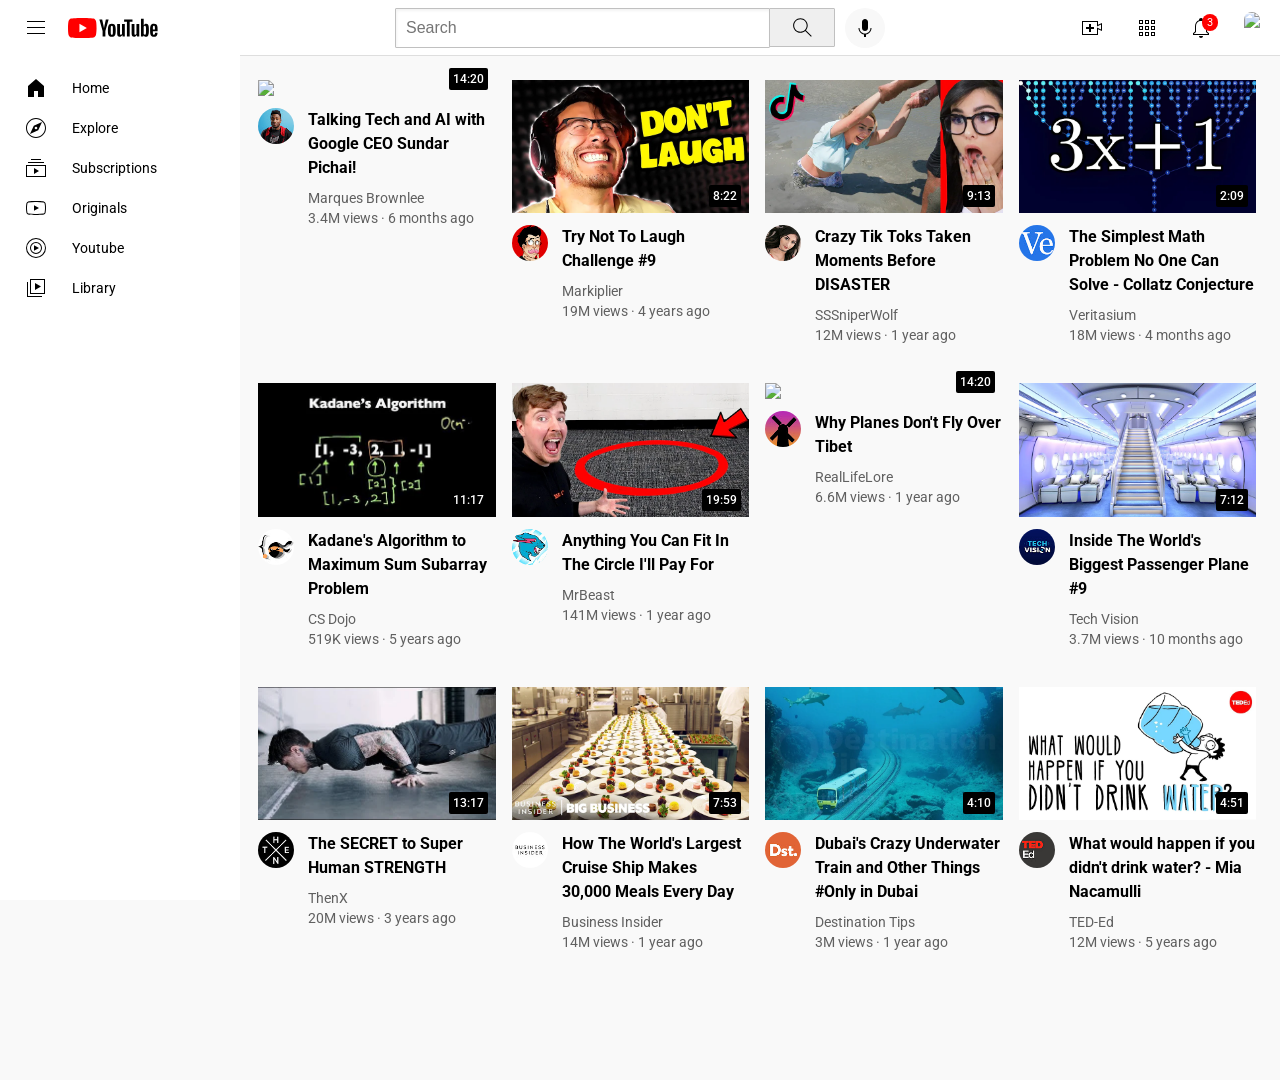
==== index.html @ 2016be87 "Rename youtube.html to index.html" ====
<!DOCTYPE html>
<html>
  <head>
    <title>YouTube.com Clone</title>
    
    <link rel="preconnect" href="https://fonts.googleapis.com">
    <link rel="preconnect" href="https://fonts.gstatic.com" crossorigin>
    <link href="https://fonts.googleapis.com/css2?family=Roboto:ital@0;1&display=swap" rel="stylesheet">
    <link rel="stylesheet" href="Styles/general.css">
    <link rel="stylesheet" href="Styles/header.css">
    <link rel="stylesheet" href="Styles/video.css">
    <link rel="stylesheet" href="Styles/sidebar.css">
  </head>
  <body>

    <header class="header">
    
    <div class="left-section">
      <img class= "hamburger-menu" src="Icons/hamburger-menu.svg">
      <img class="youtube-logo" src="Icons/youtube-logo.svg">
    </div>
    
    <div class="middle-section">
    <input class="search-bar" type="text" placeholder="Search">
    <button class="search-btn">
      <img class="search-icon" src="Icons/search.svg">
      <div class="tooltip">Search</div>
    </button>
    <!-- Put position absulute inside position relative -->
    <button class="voice-search-btn">
      <img class="voice-search-icon" src="Icons/voice-search-icon.svg">
      <div class="tooltip">Search with your voice</div>
    </button>
  </div>

    <div class="right-section">

      <div class="upload-icon-container">
        <img class="upload-icon" src="Icons/upload.svg">
        <div class="tooltip">Create</div>
      </div>
      
      <div class="youtube-icon-container">
      <img class="youtube-apps-icon" src="Icons/youtube-apps.svg">
      <div class="tooltip">YouTube apps</div>  
    </div>
     
      <div class="notifications-icon-container">
      
        <img class="notifications-icon" src="Icons/notifications.svg">
        <div class="notifications-count">3</div>
        <div class="tooltip">Notifications</div>   
        </div>
      <img class="current-user-picture" src="channel-pictures/my-channel.jpeg">     
    </div>
  
  </header>

    <nav class="sidebar">
      <div class="sidebar-link">
        <img src="sidebar-icons/home.svg">
        <div>Home</div>
      </div>
      <div class="sidebar-link">
         <img src="sidebar-icons/explore.svg">
         <div>Explore</div>
      </div>
      <div class="sidebar-link">
         <img src="sidebar-icons/subscriptions.svg">
         <div>Subscriptions</div>
      </div>
      <div class="sidebar-link">
         <img src="sidebar-icons/originals.svg">
         <div>Originals</div>
      </div>
      <div class="sidebar-link">
         <img src="sidebar-icons/youtube-music.svg">
         <div>Youtube</div>
      </div>
      <div class="sidebar-link">
         <img src="sidebar-icons/library.svg">
         <div>Library</div>
      </div>
      
    </nav>
  
  <main>
      <section class="video-grid">
    <div class="video-preview">
      
      <div class="thumbnail-row">
        <a href="https://www.youtube.com/watch?v=n2RNcPRtAiY" target="_blank" class="video-title-link"><img class="thumbnail" src="thumbnail/thumbnail-1.webp"></a>
        <div class="video-info-time">
          14:20
        </div>
      </div>
    
    
    
    <div class="video-info-grid">
        
      <div class="channel-picture">
        <div class="pfp-container">
          <a href="https://youtube.com/c/mkbhd" target="_blank">
          <img class="pfp" src="channel-pictures/channel-1.jpeg">
          </a>
          <div class="channel-tooltip">
          <img class="channel-tooltip-picture" src="channel-pictures/channel-1.jpeg">
          
          <div class="info-row">
            <div class="channel-tooltip-name">Marques Brownlee</div>
            <div class="channel-tooltip-stats">15M subscribers</div>
          </div>

          </div>
        </div>
      </div>

      <div class="video-info">
          <p class="video-title">Talking Tech and AI with Google CEO Sundar Pichai!</p>
          <p class="video-author">Marques Brownlee</p>
          <p class="video-stats">3.4M views &#183; 6 months ago</p>
      </div>
      
    </div>
  </div>

  <div class="video-preview">
    
    <div class="thumbnail-row">
      <a href="https://www.youtube.com/watch?v=mP0RAo9SKZk" target="_blank" class="video-title-link"><img src="Thumbnail/thumbnail-2.webp" class="thumbnail"></a>
         <div class="video-info-time">
          8:22
        </div>
      </div>

    <div class="video-info-grid">
      
      <div class="channel-picture">
        <div class="pfp-container">
        <a href="https://youtube.com/c/mkbhd" target="_blank">  
        <img src="channel-pictures/channel-2.jpeg" class="pfp">
        </a>
        <div class="channel-tooltip">
          <img class="channel-tooltip-picture" src="channel-pictures/channel-2.jpeg">
          
          <div class="info-row">
            <div class="channel-tooltip-name">Markiplier</div>
            <div class="channel-tooltip-stats">30M subscribers</div>
          </div>

          </div>
        </div>
      </div>

      <div class="video-info">
        <p class="video-title">Try Not To Laugh Challenge #9</p>
        <p class="video-author">Markiplier</p>
        <p class="video-stats">19M views &#183; 4 years ago</p>
      </div>

    </div>

  </div>
  
  <div class="video-preview">
    
    <div class="thumbnail-row">
      <a href="https://www.youtube.com/watch?v=FgjPQQeTh1w" target="_blank" class="video-title-link"><img src="Thumbnail/thumbnail-3.webp" class="thumbnail"></a>
         <div class="video-info-time">
          9:13
        </div>
      </div>

    <div class="video-info-grid">
      
      <div class="channel-picture">
        <div class="pfp-container">
        <a href="https://www.youtube.com/user/SSSniperWolf" target="_blank" class="video-title-link">
        <img src="channel-pictures/channel-3.jpeg" class="pfp">
        </a>
        <div class="channel-tooltip">
        <img class="channel-tooltip-picture" src="channel-pictures/channel-3.jpeg"> 
        
        <div class="info-row">
          <div class="channel-tooltip-name">
            SSSniperWolf
          </div>
          <div class="channel-tooltip-stats">
            31M subscribers
          </div>
        </div>

        </div>
        </div>
      </div>

      <div class="video-info">
        <p class="video-title">Crazy Tik Toks Taken Moments Before DISASTER</p>
        <p class="video-author">SSSniperWolf</p>
        <p class="video-stats">12M views &#183; 1 year ago</p>
      </div>

    </div>
    

  </div>
  
  <div class="video-preview">
    
    <div class="thumbnail-row">
      <a href="https://www.youtube.com/watch?v=094y1Z2wpJg" target="_blank" class="video-title-link"><img src="Thumbnail/thumbnail-4.webp" class="thumbnail"></a>
         <div class="video-info-time">
          2:09
        </div>
      </div>

    <div class="video-info-grid">
      
      <div class="channel-picture">
        <div class="pfp-container">
        <a href="https://www.youtube.com/c/veritasium" target="_blank" class="video-title-link">
        <img src="channel-pictures/channel-4.jpeg" class="pfp">
        </a>
        <div class="channel-tooltip">
          <img class="channel-tooltip-picture" src="channel-pictures/channel-4.jpeg">
          
          <div class="info-row">
            <div class="channel-tooltip-name">
              veritasium
            </div>

            <div class="channel-tooltip-stats">
              11.5M subscribers
            </div>

          </div>

        </div>
        </div>
      </div>

      <div class="video-info">
        <p class="video-title">The Simplest Math Problem No One Can Solve - Collatz Conjecture</p>
        <p class="video-author">Veritasium</p>
        <p class="video-stats">18M views &#183;  4 months ago</p>
      </div>

    </div>

  </div>
  
  <div class="video-preview">
    
    <div class="thumbnail-row">
      <a href="https://www.youtube.com/watch?v=86CQq3pKSUw" target="_blank" class="video-title-link"><img src="Thumbnail/thumbnail-5.webp" class="thumbnail"></a>
         <div class="video-info-time">
          11:17
        </div>
      </div>

    <div class="video-info-grid">
      
      <div class="channel-picture">
      <div class="pfp-container">
      <a href="https://www.youtube.com/watch?v=86CQq3pKSUw" target="_blank" class="video-title-link">
      <img src="channel-pictures/channel-5.jpeg" class="pfp">
      </a>
      <div class="channel-tooltip">
        <img src="channel-pictures/channel-5.jpeg" class="channel-tooltip-picture">
        
        <div class="info-row">
          <div class="channel-tooltip-name">
          CS Dojo
          </div>
          <div class="channel-tooltip-stats">
          1.79M subscribers
          </div>
    
        </div>
      </div>
      </div>
      </div>

      <div class="video-info">
        <p class="video-title">Kadane's Algorithm to Maximum Sum Subarray Problem</p>
        <p class="video-author">CS Dojo</p>
        <p class="video-stats">519K views &#183; 5 years ago</p>
      </div>

    </div>

  </div>

   <div class="video-preview">
    
    <div class="thumbnail-row">
      <a href="https://www.youtube.com/watch?v=yXWw0_UfSFg" target="_blank" class="video-title-link"><img src="Thumbnail/thumbnail-6 (1).webp" class="thumbnail"></a>
         <div class="video-info-time">
          19:59
        </div>
      </div>

    <div class="video-info-grid">
      
      <div class="channel-picture">
      <div class="pfp-container">
      <a href="https://www.youtube.com/channel/UCX6OQ3DkcsbYNE6H8uQQuVA" target="_blank" class="video-title-link">
      <img src="channel-pictures/channel-6.jpeg" class="pfp">
      </a>
      <div class="channel-tooltip">
        <img src="channel-pictures/channel-6.jpeg" class="channel-tooltip-picture">
        
        <div class="info-row">
          <div class="channel-tooltip-name">
          MrBeast
          </div>
          <div class="channel-tooltip-stats">
          90.6M subscribers
          </div>
    
        </div>
      </div>
      </div>
      </div>

      <div class="video-info">
        <p class="video-title">Anything You Can Fit In The Circle I'll Pay For</p>
        <p class="video-author">MrBeast</p>
        <p class="video-stats">141M views &#183; 1 year ago</p>
      </div>

    </div>
  </div>
  <div class="video-preview">
      
      <div class="thumbnail-row">
        <a href="https://www.youtube.com/watch?v=n2RNcPRtAiY" target="_blank" class="video-title-link"><img class="thumbnail" src="thumbnail/thumbnail-7.webp"></a>
        <div class="video-info-time">
          14:20
        </div>
      </div>
    
    
    
    <div class="video-info-grid">
        
      <div class="channel-picture">
        <div class="pfp-container">
          <a href="https://youtube.com/c/mkbhd" target="_blank">
          <img class="pfp" src="channel-pictures/channel-7.jpeg">
          </a>
          <div class="channel-tooltip">
          <img class="channel-tooltip-picture" src="channel-pictures/channel-7.jpeg">
          
          <div class="info-row">
            <div class="channel-tooltip-name">RealLifeLore</div>
            <div class="channel-tooltip-stats">7.93M subscribers</div>
          </div>

          </div>
        </div>
      </div>

      <div class="video-info">
          <p class="video-title">Why Planes Don't Fly Over Tibet</p>
          <p class="video-author">RealLifeLore</p>
          <p class="video-stats">6.6M views &#183; 1 year ago</p>
      </div>
      
    </div>
  </div>

  <div class="video-preview">
    
    <div class="thumbnail-row">
      <a href="https://www.youtube.com/watch?v=mP0RAo9SKZk" target="_blank" class="video-title-link"><img src="Thumbnail/thumbnail-8.webp" class="thumbnail"></a>
         <div class="video-info-time">
          7:12
        </div>
      </div>

    <div class="video-info-grid">
      
      <div class="channel-picture">
        <div class="pfp-container">
        <a href="https://youtube.com/c/mkbhd" target="_blank">  
        <img src="channel-pictures/channel-8.jpeg" class="pfp">
        </a>
        <div class="channel-tooltip">
          <img class="channel-tooltip-picture" src="channel-pictures/channel-8.jpeg">
          
          <div class="info-row">
            <div class="channel-tooltip-name">Tech Vision</div>
            <div class="channel-tooltip-stats">843K subscribers</div>
          </div>

          </div>
        </div>
      </div>

      <div class="video-info">
        <p class="video-title">Inside The World's Biggest Passenger Plane #9</p>
        <p class="video-author">Tech Vision</p>
        <p class="video-stats">3.7M views &#183; 10 months ago</p>
      </div>

    </div>

  </div>
  
  <div class="video-preview">
    
    <div class="thumbnail-row">
      <a href="https://www.youtube.com/watch?v=FgjPQQeTh1w" target="_blank" class="video-title-link"><img src="Thumbnail/thumbnail-9.webp" class="thumbnail"></a>
         <div class="video-info-time">
          13:17
        </div>
      </div>

    <div class="video-info-grid">
      
      <div class="channel-picture">
        <div class="pfp-container">
        <a href="https://www.youtube.com/user/SSSniperWolf" target="_blank" class="video-title-link">
        <img src="channel-pictures/channel-9.jpeg" class="pfp">
        </a>
        <div class="channel-tooltip">
        <img class="channel-tooltip-picture" src="channel-pictures/channel-9.jpeg"> 
        
        <div class="info-row">
          <div class="channel-tooltip-name">
            ThenX
          </div>
          <div class="channel-tooltip-stats">
            7.83M subscribers
          </div>
        </div>

        </div>
        </div>
      </div>

      <div class="video-info">
        <p class="video-title">The SECRET to Super Human STRENGTH</p>
        <p class="video-author">ThenX</p>
        <p class="video-stats">20M views &#183; 3 years ago</p>
      </div>

    </div>
    

  </div>
  
  <div class="video-preview">
    
    <div class="thumbnail-row">
      <a href="https://www.youtube.com/watch?v=094y1Z2wpJg" target="_blank" class="video-title-link"><img src="Thumbnail/thumbnail-10.webp" class="thumbnail"></a>
         <div class="video-info-time">
          7:53
        </div>
      </div>

    <div class="video-info-grid">
      
      <div class="channel-picture">
        <div class="pfp-container">
        <a href="https://www.youtube.com/c/veritasium" target="_blank" class="video-title-link">
        <img src="channel-pictures/channel-10.jpeg" class="pfp">
        </a>
        <div class="channel-tooltip">
          <img class="channel-tooltip-picture" src="channel-pictures/channel-10.jpeg">
          
          <div class="info-row">
            <div class="channel-tooltip-name">
              Business Insider
            </div>

            <div class="channel-tooltip-stats">
              10.5M subscribers
            </div>

          </div>

        </div>
        </div>
      </div>

      <div class="video-info">
        <p class="video-title">How The World's Largest Cruise Ship Makes 30,000 Meals Every Day</p>
        <p class="video-author">Business Insider</p>
        <p class="video-stats">14M views &#183;  1 year ago</p>
      </div>

    </div>

  </div>
  
  <div class="video-preview">
    
    <div class="thumbnail-row">
      <a href="https://www.youtube.com/watch?v=86CQq3pKSUw" target="_blank" class="video-title-link"><img src="Thumbnail/thumbnail-11.webp" class="thumbnail"></a>
         <div class="video-info-time">
          4:10
        </div>
      </div>

    <div class="video-info-grid">
      
      <div class="channel-picture">
      <div class="pfp-container">
      <a href="https://www.youtube.com/watch?v=86CQq3pKSUw" target="_blank" class="video-title-link">
      <img src="channel-pictures/channel-11.jpeg" class="pfp">
      </a>
      <div class="channel-tooltip">
        <img src="channel-pictures/channel-11.jpeg" class="channel-tooltip-picture">
        
        <div class="info-row">
          <div class="channel-tooltip-name">
          Destination Tips
          </div>
          <div class="channel-tooltip-stats">
          281K subscribers
          </div>
    
        </div>
      </div>
      </div>
      </div>

      <div class="video-info">
        <p class="video-title">Dubai's Crazy Underwater Train and Other Things #Only in Dubai</p>
        <p class="video-author">Destination Tips</p>
        <p class="video-stats">3M views &#183; 1 year ago</p>
      </div>

    </div>

  </div>

   <div class="video-preview">
    
    <div class="thumbnail-row">
      <a href="https://www.youtube.com/watch?v=yXWw0_UfSFg" target="_blank" class="video-title-link"><img src="Thumbnail/thumbnail-12.webp" class="thumbnail"></a>
         <div class="video-info-time">
          4:51
        </div>
      </div>

    <div class="video-info-grid">
      
      <div class="channel-picture">
      <div class="pfp-container">
      <a href="https://www.youtube.com/channel/UCX6OQ3DkcsbYNE6H8uQQuVA" target="_blank" class="video-title-link">
      <img src="channel-pictures/channel-12.jpeg" class="pfp">
      </a>
      <div class="channel-tooltip">
        <img src="channel-pictures/channel-12.jpeg" class="channel-tooltip-picture">
        
        <div class="info-row">
          <div class="channel-tooltip-name">
          TED-Ed
          </div>
          <div class="channel-tooltip-stats">
          22.8M subscribers
          </div>
    
        </div>
      </div>
      </div>
      </div>

      <div class="video-info">
        <p class="video-title">What would happen if you didn't drink water? - Mia Nacamulli</p>
        <p class="video-author">TED-Ed</p>
        <p class="video-stats">12M views &#183; 5 years ago</p>
      </div>

    </div>

  </div>
  </section>
  </main>
    

    

  </body>
  </html>
---- Styles/general.css ----
p {
  margin-top: 0;
  margin-bottom: 0;
}

body {
  /* This style below will be inherited */
  margin: 0;
  height: 1000px;
  padding-top: 80px;
  padding-left: 90px;
  padding-right: 24px;
  background-color: #F9F9F9;
  font-family: Roboto, Arial;
}

@media (min-width: 1200.1px) {
  body {
    margin-left: 168px;
  }
}
---- Styles/header.css ----
.header {
  z-index: 100;
  height: 55px;
  display: flex;
  flex-direction: row;
  justify-content: space-between;
  position: fixed;
  top: 0;
  left: 0;
  right: 0;
  background-color: white;
  border-bottom-width: 1px;
  border-bottom-style: solid;
  border-bottom-color: #DEDEDE;
}

.left-section {
  display: flex;
  align-items: center;
  width: 150px;
  
}

.middle-section {
  display: flex;
  align-items: center;
  flex: 1;
  margin-left: 70px;
  margin-right: 30px;
  max-width: 500px;
}

.right-section {
  flex-shrink: 0;
  margin-right: 20px;
  display: flex;
  flex-direction: row;
  align-items: center;
  width: 180px;
  justify-content: space-between;
}

.hamburger-menu {
  height: 24px;
  margin-left: 24px;
  margin-right: 20px;
  cursor: pointer;
}

.youtube-logo {
  height: 20px;
  cursor: pointer;
}

.search-bar {
  width: 0;
  box-shadow: inset 1px 2px 3px rgba(0, 0, 0, 0.05);
  flex: 1;
  height: 36px;
  margin-left: 10px;
  padding-left: 10px;
  font-size: 16px;
  border: 1px solid rgb(192, 192, 192);
  border-radius: 1px;
}

.search-bar::placeholder {
  font-size: 16px;
}
.search-btn {
  border-color: rgb(192, 192, 192);
  height: 39.5px;
  width: 66px;
  border-width: 1px;
  border-style: solid;
  background-color: #EFEFEF;
  margin-left: -1px;
  margin-right: 10px;
  border-radius: 1px;
  cursor: pointer;
}
.search-bar:focus-visible {
  outline: none;
  border: 1px solid #1c62b9;
}

.search-btn, .voice-search-btn, 
.upload-icon-container, 
.youtube-icon-container, 
.notifications-icon-container {
  position: relative;
  display: flex;
  justify-content: center;
  align-items: center;
}

.search-btn .tooltip, 
.voice-search-btn .tooltip, .upload-icon-container .tooltip, .youtube-icon-container .tooltip, 
.notifications-icon-container .tooltip {
  position: absolute;
  background-color: gray;
  color: white;
  padding-top: 4px;
  padding-bottom: 4px;
  padding-left: 8px;
  padding-right: 8px;
  border-radius: 2px;
  font-size: 12px;
  bottom: -30px;
  opacity: 0;
  transition: opacity 0.15s;
  white-space: nowrap;
}
.search-btn:hover .tooltip, 
.voice-search-btn:hover .tooltip, .upload-icon-container:hover .tooltip, 
.youtube-icon-container:hover .tooltip,
.notifications-icon-container:hover .tooltip {
  opacity: 1;
}
.search-icon {
  height: 25px;
}
.voice-search-btn {
  height: 40px;
  width: 40px;
  border: none;
  border-radius: 40px;
  background-color: rgb(248, 248, 248);
  cursor: pointer;
}

.voice-search-icon {
  height: 24px;
  cursor: pointer;
}

.upload-icon {
  height: 24px;
  cursor: pointer;
}

.youtube-apps-icon {
  height: 24px;
  cursor: pointer;
}

.notifications-icon {
  height: 24px;
  cursor: pointer;
}

.notifications-count {
  position: absolute;
  top: -2px;
  right: -5px;
  background-color: red;
  color: white;
  font-size: 11px;
  padding-left: 5px;
  padding-right: 5px;
  padding-top: 2px;
  padding-bottom: 2px;
  border-radius: 10px;
}

.current-user-picture {
  height: 32px;
  border-radius: 16px;
  cursor: pointer;
}
---- Styles/video.css ----
.video-grid {
      display: grid;
      grid-template-columns: 1fr 1fr 1fr;
      column-gap: 16px;
      row-gap: 40px;
    }

    @media (max-width: 750px) {
      .video-grid {
      grid-template-columns: 1fr 1fr;
      }
    }
    
    @media (min-width: 751px) and (max-width:999px){
      .video-grid {
      grid-template-columns: 1fr 1fr 1fr;
      }
    }

    @media (min-width: 1000px) {
      .video-grid {
      grid-template-columns: 1fr 1fr 1fr 1fr;
      }

    }
  
    .video-title-link {
    text-decoration: none;
    color: black;
  }
    .thumbnail {
      width: 100%;
    }
    
    .thumbnail-row {
      margin-bottom: 8px;
      position: relative;
    }

     .video-info-time {
      font-size: 12px;
      font-weight: 500;
      padding: 4px;
      border-radius: 2px;
      color: white;
      background-color: black;
      position: absolute;
      bottom: 10px;
      right: 8px;
    }
    
    .video-info-grid {
      display: grid;
      grid-template-columns: 50px 1fr;
    }

    .pfp {
      width: 36px;
      border-radius: 50px;
    }

    .video-title {
      margin-top: 0;
      font-size: 14px;
      font-weight: bold;
      line-height: 20px;
      margin-bottom: 10px;
    }

    @media (min-width: 1000px) {
      .video-title {
        font-size: 16px;
        line-height: 24px;
      }
    }

    .video-author, .video-stats {
      color: rgb(96, 96, 96);
      font-size: 12px;
    }
    
    @media (min-width: 1000px) {
      .video-author, .video-stats {
        font-size: 14px;
      }
    }
    
    .video-author {
      margin-bottom: 4px;
    }
    
    .pfp-container {
     position: relative;
     display: inline-block;
    }

    .pfp-container:hover .channel-tooltip {
      opacity: 1;
    }

    .channel-tooltip {
      position: absolute;
      display: flex;
      align-items: center;
      padding-top: 12px;
      padding-bottom: 12px;
      padding-left: 10px;
      padding-right: 10px;
      width: 200px;
      border-radius: 4px;
      box-shadow: 2px 3px 10px rgba(0, 0, 0, 0.3);
      z-index: 300;
      top: 45px;
      background-color: white;
      opacity: 0;
      pointer-events: none;
      transition: opacity 0.15s;
    }

    .channel-tooltip-picture {
      width: 50px;
      height: 50px;
      border-radius: 25px;
      margin-left: 4px;
      margin-right: 12px;
    }
    
    
    .info-row {
      margin-right: 4px;
    }

    .channel-tooltip-name {
      margin-bottom: 5px;
      font-weight: bold;
      font-size: 15px;
    }

    .channel-tooltip-stats {
      font-size: 13px;
      color: gray;
    }
---- Styles/sidebar.css ----
@media (max-width: 1200px) {
.sidebar {
  position: fixed;
  left: 0;
  bottom: 0;
  top: 55px;
  background-color: white;
  width: 72px;
  z-index: 200;
  padding-top: 4px;
}

.sidebar-link {
  height: 74px;
  display: flex;
  justify-content: center;
  align-items: center;
  flex-direction: column;
  cursor: pointer;
}

.sidebar-link:hover {
  background-color: lightgray;
}

.sidebar-link img {
  height: 24px;
  margin-bottom: 4px;
}

.sidebar-link div {
  font-size: 10px;

}
}

@media (min-width: 1200.1px) {
  .sidebar {
   position: fixed;
   left: 0;
   bottom: 0;
   top: 55px;
   background-color: white;
   width: 240px;
   padding-top: 13px;
   z-index: 200;
  }
  .sidebar-link {
    display: flex;
    align-items: center;
    padding: 8px 24px;
    cursor: pointer;
  }
  .sidebar-link:hover {
  background-color: lightgray;
  }
  
  .sidebar-link img {
  height: 24px;
  margin-right: 24px;
}
.sidebar-link div {
  font-size: 14px;
}

}
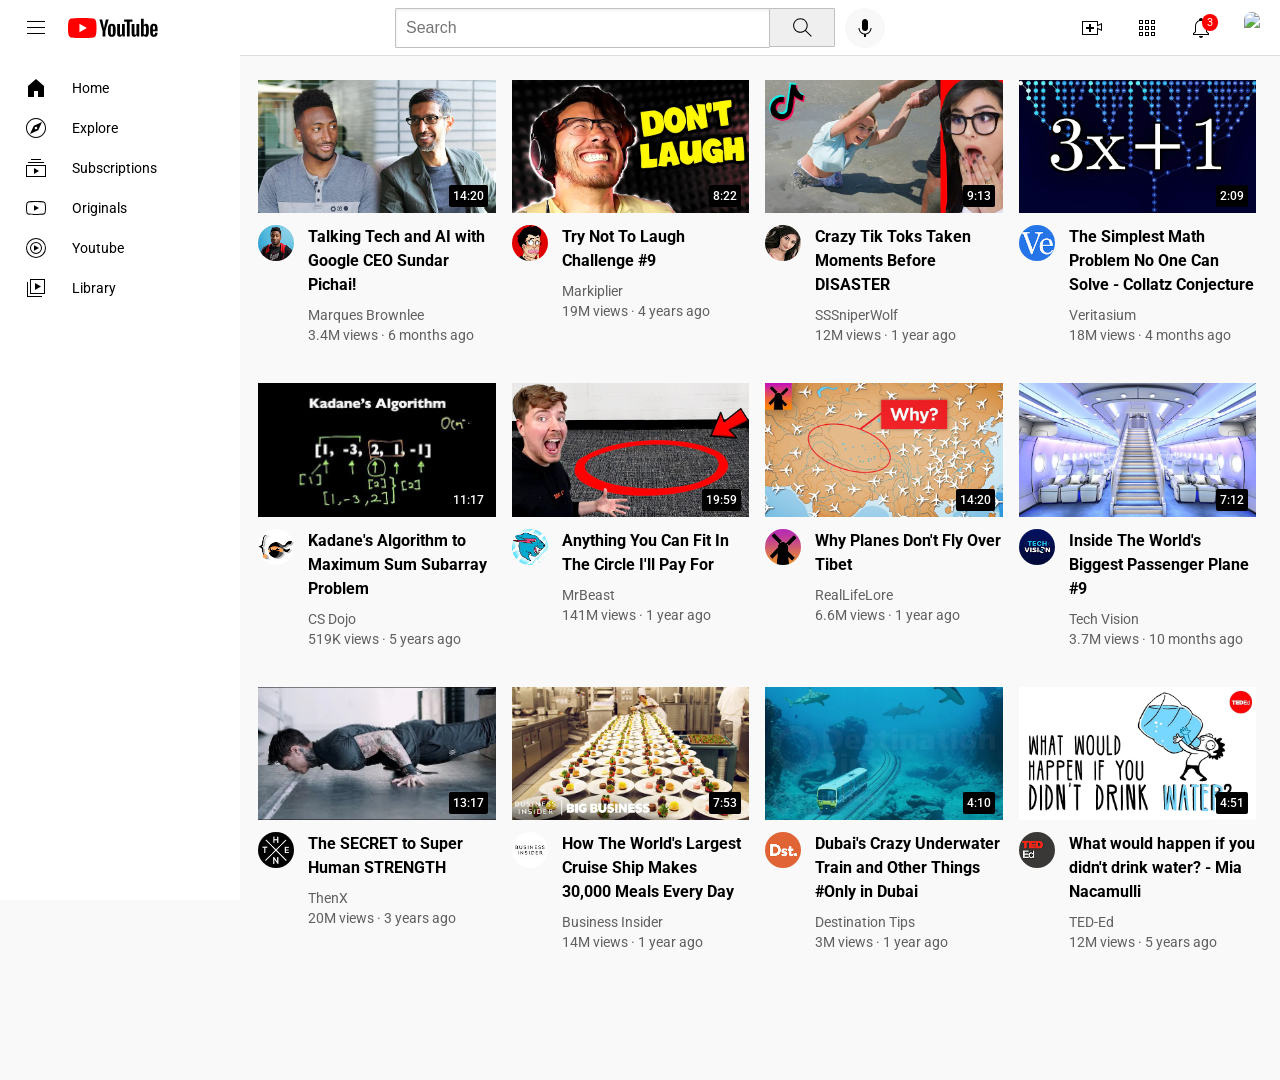
==== commit 8f7b81dd: "Update print statement from 'Hello' to 'Goodbye'" ====
--- a/index.html
+++ b/index.html
@@ -89,7 +89,7 @@
     <div class="video-preview">
       
       <div class="thumbnail-row">
-        <a href="https://www.youtube.com/watch?v=n2RNcPRtAiY" target="_blank" class="video-title-link"><img class="thumbnail" src="thumbnail/thumbnail-1.webp"></a>
+        <a href="https://www.youtube.com/watch?v=n2RNcPRtAiY" target="_blank" class="video-title-link"><img class="thumbnail" src="Thumbnail/thumbnail-1.webp"></a>
         <div class="video-info-time">
           14:20
         </div>
@@ -335,7 +335,7 @@
   <div class="video-preview">
       
       <div class="thumbnail-row">
-        <a href="https://www.youtube.com/watch?v=n2RNcPRtAiY" target="_blank" class="video-title-link"><img class="thumbnail" src="thumbnail/thumbnail-7.webp"></a>
+        <a href="https://www.youtube.com/watch?v=n2RNcPRtAiY" target="_blank" class="video-title-link"><img class="thumbnail" src="Thumbnail/thumbnail-7.webp"></a>
         <div class="video-info-time">
           14:20
         </div>
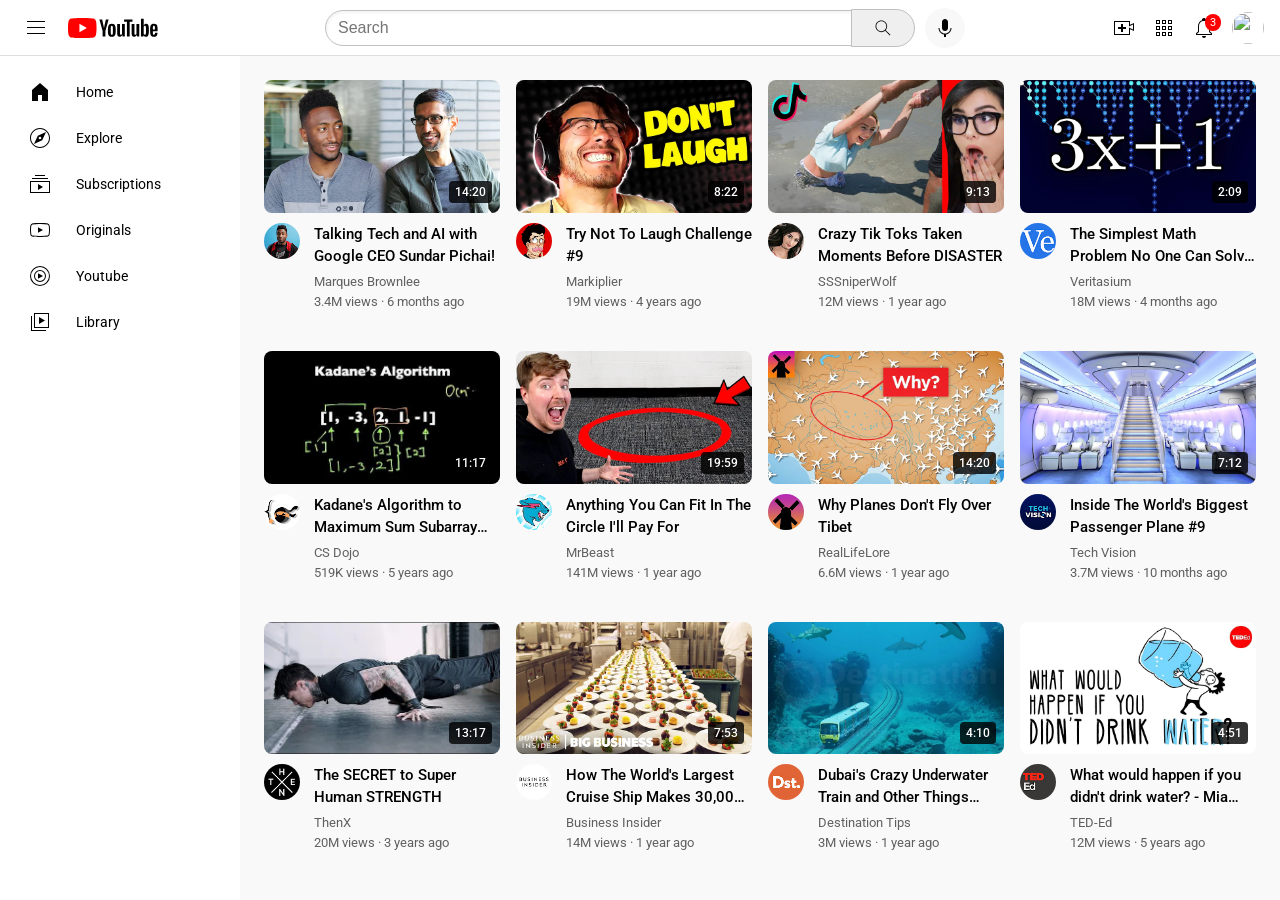
==== commit 1db96a6e: "Rename index1.html to index.html" ====
--- a/index.html
+++ b/index.html
@@ -1,589 +1,398 @@
-<!DOCTYPE html>
-<html>
-  <head>
-    <title>YouTube.com Clone</title>
-    
-    <link rel="preconnect" href="https://fonts.googleapis.com">
-    <link rel="preconnect" href="https://fonts.gstatic.com" crossorigin>
-    <link href="https://fonts.googleapis.com/css2?family=Roboto:ital@0;1&display=swap" rel="stylesheet">
-    <link rel="stylesheet" href="Styles/general.css">
-    <link rel="stylesheet" href="Styles/header.css">
-    <link rel="stylesheet" href="Styles/video.css">
-    <link rel="stylesheet" href="Styles/sidebar.css">
-  </head>
-  <body>
-
-    <header class="header">
-    
-    <div class="left-section">
-      <img class= "hamburger-menu" src="Icons/hamburger-menu.svg">
-      <img class="youtube-logo" src="Icons/youtube-logo.svg">
-    </div>
-    
-    <div class="middle-section">
-    <input class="search-bar" type="text" placeholder="Search">
-    <button class="search-btn">
-      <img class="search-icon" src="Icons/search.svg">
-      <div class="tooltip">Search</div>
-    </button>
-    <!-- Put position absulute inside position relative -->
-    <button class="voice-search-btn">
-      <img class="voice-search-icon" src="Icons/voice-search-icon.svg">
-      <div class="tooltip">Search with your voice</div>
-    </button>
-  </div>
-
-    <div class="right-section">
-
-      <div class="upload-icon-container">
-        <img class="upload-icon" src="Icons/upload.svg">
-        <div class="tooltip">Create</div>
-      </div>
-      
-      <div class="youtube-icon-container">
-      <img class="youtube-apps-icon" src="Icons/youtube-apps.svg">
-      <div class="tooltip">YouTube apps</div>  
-    </div>
-     
-      <div class="notifications-icon-container">
-      
-        <img class="notifications-icon" src="Icons/notifications.svg">
-        <div class="notifications-count">3</div>
-        <div class="tooltip">Notifications</div>   
-        </div>
-      <img class="current-user-picture" src="channel-pictures/my-channel.jpeg">     
-    </div>
-  
-  </header>
-
-    <nav class="sidebar">
-      <div class="sidebar-link">
-        <img src="sidebar-icons/home.svg">
-        <div>Home</div>
-      </div>
-      <div class="sidebar-link">
-         <img src="sidebar-icons/explore.svg">
-         <div>Explore</div>
-      </div>
-      <div class="sidebar-link">
-         <img src="sidebar-icons/subscriptions.svg">
-         <div>Subscriptions</div>
-      </div>
-      <div class="sidebar-link">
-         <img src="sidebar-icons/originals.svg">
-         <div>Originals</div>
-      </div>
-      <div class="sidebar-link">
-         <img src="sidebar-icons/youtube-music.svg">
-         <div>Youtube</div>
-      </div>
-      <div class="sidebar-link">
-         <img src="sidebar-icons/library.svg">
-         <div>Library</div>
-      </div>
-      
-    </nav>
-  
-  <main>
-      <section class="video-grid">
-    <div class="video-preview">
-      
-      <div class="thumbnail-row">
-        <a href="https://www.youtube.com/watch?v=n2RNcPRtAiY" target="_blank" class="video-title-link"><img class="thumbnail" src="Thumbnail/thumbnail-1.webp"></a>
-        <div class="video-info-time">
-          14:20
-        </div>
-      </div>
-    
-    
-    
-    <div class="video-info-grid">
-        
-      <div class="channel-picture">
-        <div class="pfp-container">
-          <a href="https://youtube.com/c/mkbhd" target="_blank">
-          <img class="pfp" src="channel-pictures/channel-1.jpeg">
-          </a>
-          <div class="channel-tooltip">
-          <img class="channel-tooltip-picture" src="channel-pictures/channel-1.jpeg">
-          
-          <div class="info-row">
-            <div class="channel-tooltip-name">Marques Brownlee</div>
-            <div class="channel-tooltip-stats">15M subscribers</div>
-          </div>
-
-          </div>
-        </div>
-      </div>
-
-      <div class="video-info">
-          <p class="video-title">Talking Tech and AI with Google CEO Sundar Pichai!</p>
-          <p class="video-author">Marques Brownlee</p>
-          <p class="video-stats">3.4M views &#183; 6 months ago</p>
-      </div>
-      
-    </div>
-  </div>
-
-  <div class="video-preview">
-    
-    <div class="thumbnail-row">
-      <a href="https://www.youtube.com/watch?v=mP0RAo9SKZk" target="_blank" class="video-title-link"><img src="Thumbnail/thumbnail-2.webp" class="thumbnail"></a>
-         <div class="video-info-time">
-          8:22
-        </div>
-      </div>
-
-    <div class="video-info-grid">
-      
-      <div class="channel-picture">
-        <div class="pfp-container">
-        <a href="https://youtube.com/c/mkbhd" target="_blank">  
-        <img src="channel-pictures/channel-2.jpeg" class="pfp">
-        </a>
-        <div class="channel-tooltip">
-          <img class="channel-tooltip-picture" src="channel-pictures/channel-2.jpeg">
-          
-          <div class="info-row">
-            <div class="channel-tooltip-name">Markiplier</div>
-            <div class="channel-tooltip-stats">30M subscribers</div>
-          </div>
-
-          </div>
-        </div>
-      </div>
-
-      <div class="video-info">
-        <p class="video-title">Try Not To Laugh Challenge #9</p>
-        <p class="video-author">Markiplier</p>
-        <p class="video-stats">19M views &#183; 4 years ago</p>
-      </div>
-
-    </div>
-
-  </div>
-  
-  <div class="video-preview">
-    
-    <div class="thumbnail-row">
-      <a href="https://www.youtube.com/watch?v=FgjPQQeTh1w" target="_blank" class="video-title-link"><img src="Thumbnail/thumbnail-3.webp" class="thumbnail"></a>
-         <div class="video-info-time">
-          9:13
-        </div>
-      </div>
-
-    <div class="video-info-grid">
-      
-      <div class="channel-picture">
-        <div class="pfp-container">
-        <a href="https://www.youtube.com/user/SSSniperWolf" target="_blank" class="video-title-link">
-        <img src="channel-pictures/channel-3.jpeg" class="pfp">
-        </a>
-        <div class="channel-tooltip">
-        <img class="channel-tooltip-picture" src="channel-pictures/channel-3.jpeg"> 
-        
-        <div class="info-row">
-          <div class="channel-tooltip-name">
-            SSSniperWolf
-          </div>
-          <div class="channel-tooltip-stats">
-            31M subscribers
-          </div>
-        </div>
-
-        </div>
-        </div>
-      </div>
-
-      <div class="video-info">
-        <p class="video-title">Crazy Tik Toks Taken Moments Before DISASTER</p>
-        <p class="video-author">SSSniperWolf</p>
-        <p class="video-stats">12M views &#183; 1 year ago</p>
-      </div>
-
-    </div>
-    
-
-  </div>
-  
-  <div class="video-preview">
-    
-    <div class="thumbnail-row">
-      <a href="https://www.youtube.com/watch?v=094y1Z2wpJg" target="_blank" class="video-title-link"><img src="Thumbnail/thumbnail-4.webp" class="thumbnail"></a>
-         <div class="video-info-time">
-          2:09
-        </div>
-      </div>
-
-    <div class="video-info-grid">
-      
-      <div class="channel-picture">
-        <div class="pfp-container">
-        <a href="https://www.youtube.com/c/veritasium" target="_blank" class="video-title-link">
-        <img src="channel-pictures/channel-4.jpeg" class="pfp">
-        </a>
-        <div class="channel-tooltip">
-          <img class="channel-tooltip-picture" src="channel-pictures/channel-4.jpeg">
-          
-          <div class="info-row">
-            <div class="channel-tooltip-name">
-              veritasium
-            </div>
-
-            <div class="channel-tooltip-stats">
-              11.5M subscribers
-            </div>
-
-          </div>
-
-        </div>
-        </div>
-      </div>
-
-      <div class="video-info">
-        <p class="video-title">The Simplest Math Problem No One Can Solve - Collatz Conjecture</p>
-        <p class="video-author">Veritasium</p>
-        <p class="video-stats">18M views &#183;  4 months ago</p>
-      </div>
-
-    </div>
-
-  </div>
-  
-  <div class="video-preview">
-    
-    <div class="thumbnail-row">
-      <a href="https://www.youtube.com/watch?v=86CQq3pKSUw" target="_blank" class="video-title-link"><img src="Thumbnail/thumbnail-5.webp" class="thumbnail"></a>
-         <div class="video-info-time">
-          11:17
-        </div>
-      </div>
-
-    <div class="video-info-grid">
-      
-      <div class="channel-picture">
-      <div class="pfp-container">
-      <a href="https://www.youtube.com/watch?v=86CQq3pKSUw" target="_blank" class="video-title-link">
-      <img src="channel-pictures/channel-5.jpeg" class="pfp">
-      </a>
-      <div class="channel-tooltip">
-        <img src="channel-pictures/channel-5.jpeg" class="channel-tooltip-picture">
-        
-        <div class="info-row">
-          <div class="channel-tooltip-name">
-          CS Dojo
-          </div>
-          <div class="channel-tooltip-stats">
-          1.79M subscribers
-          </div>
-    
-        </div>
-      </div>
-      </div>
-      </div>
-
-      <div class="video-info">
-        <p class="video-title">Kadane's Algorithm to Maximum Sum Subarray Problem</p>
-        <p class="video-author">CS Dojo</p>
-        <p class="video-stats">519K views &#183; 5 years ago</p>
-      </div>
-
-    </div>
-
-  </div>
-
-   <div class="video-preview">
-    
-    <div class="thumbnail-row">
-      <a href="https://www.youtube.com/watch?v=yXWw0_UfSFg" target="_blank" class="video-title-link"><img src="Thumbnail/thumbnail-6 (1).webp" class="thumbnail"></a>
-         <div class="video-info-time">
-          19:59
-        </div>
-      </div>
-
-    <div class="video-info-grid">
-      
-      <div class="channel-picture">
-      <div class="pfp-container">
-      <a href="https://www.youtube.com/channel/UCX6OQ3DkcsbYNE6H8uQQuVA" target="_blank" class="video-title-link">
-      <img src="channel-pictures/channel-6.jpeg" class="pfp">
-      </a>
-      <div class="channel-tooltip">
-        <img src="channel-pictures/channel-6.jpeg" class="channel-tooltip-picture">
-        
-        <div class="info-row">
-          <div class="channel-tooltip-name">
-          MrBeast
-          </div>
-          <div class="channel-tooltip-stats">
-          90.6M subscribers
-          </div>
-    
-        </div>
-      </div>
-      </div>
-      </div>
-
-      <div class="video-info">
-        <p class="video-title">Anything You Can Fit In The Circle I'll Pay For</p>
-        <p class="video-author">MrBeast</p>
-        <p class="video-stats">141M views &#183; 1 year ago</p>
-      </div>
-
-    </div>
-  </div>
-  <div class="video-preview">
-      
-      <div class="thumbnail-row">
-        <a href="https://www.youtube.com/watch?v=n2RNcPRtAiY" target="_blank" class="video-title-link"><img class="thumbnail" src="Thumbnail/thumbnail-7.webp"></a>
-        <div class="video-info-time">
-          14:20
-        </div>
-      </div>
-    
-    
-    
-    <div class="video-info-grid">
-        
-      <div class="channel-picture">
-        <div class="pfp-container">
-          <a href="https://youtube.com/c/mkbhd" target="_blank">
-          <img class="pfp" src="channel-pictures/channel-7.jpeg">
-          </a>
-          <div class="channel-tooltip">
-          <img class="channel-tooltip-picture" src="channel-pictures/channel-7.jpeg">
-          
-          <div class="info-row">
-            <div class="channel-tooltip-name">RealLifeLore</div>
-            <div class="channel-tooltip-stats">7.93M subscribers</div>
-          </div>
-
-          </div>
-        </div>
-      </div>
-
-      <div class="video-info">
-          <p class="video-title">Why Planes Don't Fly Over Tibet</p>
-          <p class="video-author">RealLifeLore</p>
-          <p class="video-stats">6.6M views &#183; 1 year ago</p>
-      </div>
-      
-    </div>
-  </div>
-
-  <div class="video-preview">
-    
-    <div class="thumbnail-row">
-      <a href="https://www.youtube.com/watch?v=mP0RAo9SKZk" target="_blank" class="video-title-link"><img src="Thumbnail/thumbnail-8.webp" class="thumbnail"></a>
-         <div class="video-info-time">
-          7:12
-        </div>
-      </div>
-
-    <div class="video-info-grid">
-      
-      <div class="channel-picture">
-        <div class="pfp-container">
-        <a href="https://youtube.com/c/mkbhd" target="_blank">  
-        <img src="channel-pictures/channel-8.jpeg" class="pfp">
-        </a>
-        <div class="channel-tooltip">
-          <img class="channel-tooltip-picture" src="channel-pictures/channel-8.jpeg">
-          
-          <div class="info-row">
-            <div class="channel-tooltip-name">Tech Vision</div>
-            <div class="channel-tooltip-stats">843K subscribers</div>
-          </div>
-
-          </div>
-        </div>
-      </div>
-
-      <div class="video-info">
-        <p class="video-title">Inside The World's Biggest Passenger Plane #9</p>
-        <p class="video-author">Tech Vision</p>
-        <p class="video-stats">3.7M views &#183; 10 months ago</p>
-      </div>
-
-    </div>
-
-  </div>
-  
-  <div class="video-preview">
-    
-    <div class="thumbnail-row">
-      <a href="https://www.youtube.com/watch?v=FgjPQQeTh1w" target="_blank" class="video-title-link"><img src="Thumbnail/thumbnail-9.webp" class="thumbnail"></a>
-         <div class="video-info-time">
-          13:17
-        </div>
-      </div>
-
-    <div class="video-info-grid">
-      
-      <div class="channel-picture">
-        <div class="pfp-container">
-        <a href="https://www.youtube.com/user/SSSniperWolf" target="_blank" class="video-title-link">
-        <img src="channel-pictures/channel-9.jpeg" class="pfp">
-        </a>
-        <div class="channel-tooltip">
-        <img class="channel-tooltip-picture" src="channel-pictures/channel-9.jpeg"> 
-        
-        <div class="info-row">
-          <div class="channel-tooltip-name">
-            ThenX
-          </div>
-          <div class="channel-tooltip-stats">
-            7.83M subscribers
-          </div>
-        </div>
-
-        </div>
-        </div>
-      </div>
-
-      <div class="video-info">
-        <p class="video-title">The SECRET to Super Human STRENGTH</p>
-        <p class="video-author">ThenX</p>
-        <p class="video-stats">20M views &#183; 3 years ago</p>
-      </div>
-
-    </div>
-    
-
-  </div>
-  
-  <div class="video-preview">
-    
-    <div class="thumbnail-row">
-      <a href="https://www.youtube.com/watch?v=094y1Z2wpJg" target="_blank" class="video-title-link"><img src="Thumbnail/thumbnail-10.webp" class="thumbnail"></a>
-         <div class="video-info-time">
-          7:53
-        </div>
-      </div>
-
-    <div class="video-info-grid">
-      
-      <div class="channel-picture">
-        <div class="pfp-container">
-        <a href="https://www.youtube.com/c/veritasium" target="_blank" class="video-title-link">
-        <img src="channel-pictures/channel-10.jpeg" class="pfp">
-        </a>
-        <div class="channel-tooltip">
-          <img class="channel-tooltip-picture" src="channel-pictures/channel-10.jpeg">
-          
-          <div class="info-row">
-            <div class="channel-tooltip-name">
-              Business Insider
-            </div>
-
-            <div class="channel-tooltip-stats">
-              10.5M subscribers
-            </div>
-
-          </div>
-
-        </div>
-        </div>
-      </div>
-
-      <div class="video-info">
-        <p class="video-title">How The World's Largest Cruise Ship Makes 30,000 Meals Every Day</p>
-        <p class="video-author">Business Insider</p>
-        <p class="video-stats">14M views &#183;  1 year ago</p>
-      </div>
-
-    </div>
-
-  </div>
-  
-  <div class="video-preview">
-    
-    <div class="thumbnail-row">
-      <a href="https://www.youtube.com/watch?v=86CQq3pKSUw" target="_blank" class="video-title-link"><img src="Thumbnail/thumbnail-11.webp" class="thumbnail"></a>
-         <div class="video-info-time">
-          4:10
-        </div>
-      </div>
-
-    <div class="video-info-grid">
-      
-      <div class="channel-picture">
-      <div class="pfp-container">
-      <a href="https://www.youtube.com/watch?v=86CQq3pKSUw" target="_blank" class="video-title-link">
-      <img src="channel-pictures/channel-11.jpeg" class="pfp">
-      </a>
-      <div class="channel-tooltip">
-        <img src="channel-pictures/channel-11.jpeg" class="channel-tooltip-picture">
-        
-        <div class="info-row">
-          <div class="channel-tooltip-name">
-          Destination Tips
-          </div>
-          <div class="channel-tooltip-stats">
-          281K subscribers
-          </div>
-    
-        </div>
-      </div>
-      </div>
-      </div>
-
-      <div class="video-info">
-        <p class="video-title">Dubai's Crazy Underwater Train and Other Things #Only in Dubai</p>
-        <p class="video-author">Destination Tips</p>
-        <p class="video-stats">3M views &#183; 1 year ago</p>
-      </div>
-
-    </div>
-
-  </div>
-
-   <div class="video-preview">
-    
-    <div class="thumbnail-row">
-      <a href="https://www.youtube.com/watch?v=yXWw0_UfSFg" target="_blank" class="video-title-link"><img src="Thumbnail/thumbnail-12.webp" class="thumbnail"></a>
-         <div class="video-info-time">
-          4:51
-        </div>
-      </div>
-
-    <div class="video-info-grid">
-      
-      <div class="channel-picture">
-      <div class="pfp-container">
-      <a href="https://www.youtube.com/channel/UCX6OQ3DkcsbYNE6H8uQQuVA" target="_blank" class="video-title-link">
-      <img src="channel-pictures/channel-12.jpeg" class="pfp">
-      </a>
-      <div class="channel-tooltip">
-        <img src="channel-pictures/channel-12.jpeg" class="channel-tooltip-picture">
-        
-        <div class="info-row">
-          <div class="channel-tooltip-name">
-          TED-Ed
-          </div>
-          <div class="channel-tooltip-stats">
-          22.8M subscribers
-          </div>
-    
-        </div>
-      </div>
-      </div>
-      </div>
-
-      <div class="video-info">
-        <p class="video-title">What would happen if you didn't drink water? - Mia Nacamulli</p>
-        <p class="video-author">TED-Ed</p>
-        <p class="video-stats">12M views &#183; 5 years ago</p>
-      </div>
-
-    </div>
-
-  </div>
-  </section>
-  </main>
-    
-
-    
-
-  </body>
-  </html>
+<!DOCTYPE html>
+<html>
+  <head>
+    <meta charset="UTF-8">
+    <meta name="viewport" content="width=device-width, initial-scale=1.0">
+    <title>YouTube.com Clone</title>
+    
+    <link rel="preconnect" href="https://fonts.googleapis.com">
+    <link rel="preconnect" href="https://fonts.gstatic.com" crossorigin>
+    <link href="https://fonts.googleapis.com/css2?family=Roboto:wght@400;500;700&display=swap" rel="stylesheet">
+    <link rel="stylesheet" href="Styles/general1.css">
+    <link rel="stylesheet" href="Styles/header1.css">
+    <link rel="stylesheet" href="Styles/video1.css">
+    <link rel="stylesheet" href="Styles/sidebar1.css">
+  </head>
+  <body>
+
+    <header class="header">
+    
+    <div class="left-section">
+      <img class= "hamburger-menu" src="Icons/hamburger-menu.svg">
+      <img class="youtube-logo" src="Icons/youtube-logo.svg">
+    </div>
+    
+    <div class="middle-section">
+    <input class="search-bar" type="text" placeholder="Search">
+    <button class="search-btn">
+      <img class="search-icon" src="Icons/search.svg">
+      <div class="tooltip">Search</div>
+    </button>
+    <button class="voice-search-btn">
+      <img class="voice-search-icon" src="Icons/voice-search-icon.svg">
+      <div class="tooltip">Search with your voice</div>
+    </button>
+  </div>
+
+    <div class="right-section">
+      <div class="upload-icon-container">
+        <img class="upload-icon" src="Icons/upload.svg">
+        <div class="tooltip">Create</div>
+      </div>
+      <div class="youtube-icon-container">
+      <img class="youtube-apps-icon" src="Icons/youtube-apps.svg">
+      <div class="tooltip">YouTube apps</div>  
+    </div>
+      <div class="notifications-icon-container">
+        <img class="notifications-icon" src="Icons/notifications.svg">
+        <div class="notifications-count">3</div>
+        <div class="tooltip">Notifications</div>   
+        </div>
+      <img class="current-user-picture" src="channel-pictures/my-channel.jpeg">     
+    </div>
+  
+  </header>
+
+    <nav class="sidebar">
+      <div class="sidebar-link">
+        <img src="sidebar-icons/home.svg">
+        <div>Home</div>
+      </div>
+      <div class="sidebar-link">
+         <img src="sidebar-icons/explore.svg">
+         <div>Explore</div>
+      </div>
+      <div class="sidebar-link">
+         <img src="sidebar-icons/subscriptions.svg">
+         <div>Subscriptions</div>
+      </div>
+      <div class="sidebar-link">
+         <img src="sidebar-icons/originals.svg">
+         <div>Originals</div>
+      </div>
+      <div class="sidebar-link">
+         <img src="sidebar-icons/youtube-music.svg">
+         <div>Youtube</div>
+      </div>
+      <div class="sidebar-link">
+         <img src="sidebar-icons/library.svg">
+         <div>Library</div>
+      </div>
+    </nav>
+  
+  <main>
+      <section class="video-grid">
+    <div class="video-preview">
+      <div class="thumbnail-row">
+        <a href="https://www.youtube.com/watch?v=n2RNcPRtAiY" target="_blank" class="video-title-link"><img class="thumbnail" src="Thumbnail/thumbnail-1.webp"></a>
+        <div class="video-info-time">14:20</div>
+      </div>
+    <div class="video-info-grid">
+      <div class="channel-picture">
+        <div class="pfp-container">
+          <a href="https://youtube.com/c/mkbhd" target="_blank"><img class="pfp" src="channel-pictures/channel-1.jpeg"></a>
+          <div class="channel-tooltip">
+          <img class="channel-tooltip-picture" src="channel-pictures/channel-1.jpeg">
+          <div class="info-row">
+            <div class="channel-tooltip-name">Marques Brownlee</div>
+            <div class="channel-tooltip-stats">15M subscribers</div>
+          </div>
+          </div>
+        </div>
+      </div>
+      <div class="video-info">
+          <p class="video-title">Talking Tech and AI with Google CEO Sundar Pichai!</p>
+          <p class="video-author">Marques Brownlee</p>
+          <p class="video-stats">3.4M views &#183; 6 months ago</p>
+      </div>
+    </div>
+  </div>
+
+  <div class="video-preview">
+    <div class="thumbnail-row">
+      <a href="https://www.youtube.com/watch?v=mP0RAo9SKZk" target="_blank" class="video-title-link"><img src="Thumbnail/thumbnail-2.webp" class="thumbnail"></a>
+         <div class="video-info-time">8:22</div>
+      </div>
+    <div class="video-info-grid">
+      <div class="channel-picture">
+        <div class="pfp-container">
+        <a href="https://youtube.com/c/mkbhd" target="_blank"><img src="channel-pictures/channel-2.jpeg" class="pfp"></a>
+        <div class="channel-tooltip">
+          <img class="channel-tooltip-picture" src="channel-pictures/channel-2.jpeg">
+          <div class="info-row">
+            <div class="channel-tooltip-name">Markiplier</div>
+            <div class="channel-tooltip-stats">30M subscribers</div>
+          </div>
+          </div>
+        </div>
+      </div>
+      <div class="video-info">
+        <p class="video-title">Try Not To Laugh Challenge #9</p>
+        <p class="video-author">Markiplier</p>
+        <p class="video-stats">19M views &#183; 4 years ago</p>
+      </div>
+    </div>
+  </div>
+  
+  <div class="video-preview">
+    <div class="thumbnail-row">
+      <a href="https://www.youtube.com/watch?v=FgjPQQeTh1w" target="_blank" class="video-title-link"><img src="Thumbnail/thumbnail-3.webp" class="thumbnail"></a>
+         <div class="video-info-time">9:13</div>
+      </div>
+    <div class="video-info-grid">
+      <div class="channel-picture">
+        <div class="pfp-container">
+        <a href="https://www.youtube.com/user/SSSniperWolf" target="_blank" class="video-title-link"><img src="channel-pictures/channel-3.jpeg" class="pfp"></a>
+        <div class="channel-tooltip">
+        <img class="channel-tooltip-picture" src="channel-pictures/channel-3.jpeg"> 
+        <div class="info-row">
+          <div class="channel-tooltip-name">SSSniperWolf</div>
+          <div class="channel-tooltip-stats">31M subscribers</div>
+        </div>
+        </div>
+        </div>
+      </div>
+      <div class="video-info">
+        <p class="video-title">Crazy Tik Toks Taken Moments Before DISASTER</p>
+        <p class="video-author">SSSniperWolf</p>
+        <p class="video-stats">12M views &#183; 1 year ago</p>
+      </div>
+    </div>
+  </div>
+  
+  <div class="video-preview">
+    <div class="thumbnail-row">
+      <a href="https://www.youtube.com/watch?v=094y1Z2wpJg" target="_blank" class="video-title-link"><img src="Thumbnail/thumbnail-4.webp" class="thumbnail"></a>
+         <div class="video-info-time">2:09</div>
+      </div>
+    <div class="video-info-grid">
+      <div class="channel-picture">
+        <div class="pfp-container">
+        <a href="https://www.youtube.com/c/veritasium" target="_blank" class="video-title-link"><img src="channel-pictures/channel-4.jpeg" class="pfp"></a>
+        <div class="channel-tooltip">
+          <img class="channel-tooltip-picture" src="channel-pictures/channel-4.jpeg">
+          <div class="info-row">
+            <div class="channel-tooltip-name">veritasium</div>
+            <div class="channel-tooltip-stats">11.5M subscribers</div>
+          </div>
+        </div>
+        </div>
+      </div>
+      <div class="video-info">
+        <p class="video-title">The Simplest Math Problem No One Can Solve - Collatz Conjecture</p>
+        <p class="video-author">Veritasium</p>
+        <p class="video-stats">18M views &#183;  4 months ago</p>
+      </div>
+    </div>
+  </div>
+  
+  <div class="video-preview">
+    <div class="thumbnail-row">
+      <a href="https://www.youtube.com/watch?v=86CQq3pKSUw" target="_blank" class="video-title-link"><img src="Thumbnail/thumbnail-5.webp" class="thumbnail"></a>
+         <div class="video-info-time">11:17</div>
+      </div>
+    <div class="video-info-grid">
+      <div class="channel-picture">
+      <div class="pfp-container">
+      <a href="https://www.youtube.com/watch?v=86CQq3pKSUw" target="_blank" class="video-title-link"><img src="channel-pictures/channel-5.jpeg" class="pfp"></a>
+      <div class="channel-tooltip">
+        <img src="channel-pictures/channel-5.jpeg" class="channel-tooltip-picture">
+        <div class="info-row">
+          <div class="channel-tooltip-name">CS Dojo</div>
+          <div class="channel-tooltip-stats">1.79M subscribers</div>
+        </div>
+      </div>
+      </div>
+      </div>
+      <div class="video-info">
+        <p class="video-title">Kadane's Algorithm to Maximum Sum Subarray Problem</p>
+        <p class="video-author">CS Dojo</p>
+        <p class="video-stats">519K views &#183; 5 years ago</p>
+      </div>
+    </div>
+  </div>
+
+   <div class="video-preview">
+    <div class="thumbnail-row">
+      <a href="https://www.youtube.com/watch?v=yXWw0_UfSFg" target="_blank" class="video-title-link"><img src="Thumbnail/thumbnail-6 (1).webp" class="thumbnail"></a>
+         <div class="video-info-time">19:59</div>
+      </div>
+    <div class="video-info-grid">
+      <div class="channel-picture">
+      <div class="pfp-container">
+      <a href="https://www.youtube.com/channel/UCX6OQ3DkcsbYNE6H8uQQuVA" target="_blank" class="video-title-link"><img src="channel-pictures/channel-6.jpeg" class="pfp"></a>
+      <div class="channel-tooltip">
+        <img src="channel-pictures/channel-6.jpeg" class="channel-tooltip-picture">
+        <div class="info-row">
+          <div class="channel-tooltip-name">MrBeast</div>
+          <div class="channel-tooltip-stats">90.6M subscribers</div>
+        </div>
+      </div>
+      </div>
+      </div>
+      <div class="video-info">
+        <p class="video-title">Anything You Can Fit In The Circle I'll Pay For</p>
+        <p class="video-author">MrBeast</p>
+        <p class="video-stats">141M views &#183; 1 year ago</p>
+      </div>
+    </div>
+  </div>
+  <div class="video-preview">
+      <div class="thumbnail-row">
+        <a href="https://www.youtube.com/watch?v=n2RNcPRtAiY" target="_blank" class="video-title-link"><img class="thumbnail" src="Thumbnail/thumbnail-7.webp"></a>
+        <div class="video-info-time">14:20</div>
+      </div>
+    <div class="video-info-grid">
+      <div class="channel-picture">
+        <div class="pfp-container">
+          <a href="https://youtube.com/c/mkbhd" target="_blank"><img class="pfp" src="channel-pictures/channel-7.jpeg"></a>
+          <div class="channel-tooltip">
+          <img class="channel-tooltip-picture" src="channel-pictures/channel-7.jpeg">
+          <div class="info-row">
+            <div class="channel-tooltip-name">RealLifeLore</div>
+            <div class="channel-tooltip-stats">7.93M subscribers</div>
+          </div>
+          </div>
+        </div>
+      </div>
+      <div class="video-info">
+          <p class="video-title">Why Planes Don't Fly Over Tibet</p>
+          <p class="video-author">RealLifeLore</p>
+          <p class="video-stats">6.6M views &#183; 1 year ago</p>
+      </div>
+    </div>
+  </div>
+
+  <div class="video-preview">
+    <div class="thumbnail-row">
+      <a href="https://www.youtube.com/watch?v=mP0RAo9SKZk" target="_blank" class="video-title-link"><img src="Thumbnail/thumbnail-8.webp" class="thumbnail"></a>
+         <div class="video-info-time">7:12</div>
+      </div>
+    <div class="video-info-grid">
+      <div class="channel-picture">
+        <div class="pfp-container">
+        <a href="https://youtube.com/c/mkbhd" target="_blank"><img src="channel-pictures/channel-8.jpeg" class="pfp"></a>
+        <div class="channel-tooltip">
+          <img class="channel-tooltip-picture" src="channel-pictures/channel-8.jpeg">
+          <div class="info-row">
+            <div class="channel-tooltip-name">Tech Vision</div>
+            <div class="channel-tooltip-stats">843K subscribers</div>
+          </div>
+          </div>
+        </div>
+      </div>
+      <div class="video-info">
+        <p class="video-title">Inside The World's Biggest Passenger Plane #9</p>
+        <p class="video-author">Tech Vision</p>
+        <p class="video-stats">3.7M views &#183; 10 months ago</p>
+      </div>
+    </div>
+  </div>
+  
+  <div class="video-preview">
+    <div class="thumbnail-row">
+      <a href="https://www.youtube.com/watch?v=FgjPQQeTh1w" target="_blank" class="video-title-link"><img src="Thumbnail/thumbnail-9.webp" class="thumbnail"></a>
+         <div class="video-info-time">13:17</div>
+      </div>
+    <div class="video-info-grid">
+      <div class="channel-picture">
+        <div class="pfp-container">
+        <a href="https://www.youtube.com/user/SSSniperWolf" target="_blank" class="video-title-link"><img src="channel-pictures/channel-9.jpeg" class="pfp"></a>
+        <div class="channel-tooltip">
+        <img class="channel-tooltip-picture" src="channel-pictures/channel-9.jpeg"> 
+        <div class="info-row">
+          <div class="channel-tooltip-name">ThenX</div>
+          <div class="channel-tooltip-stats">7.83M subscribers</div>
+        </div>
+        </div>
+        </div>
+      </div>
+      <div class="video-info">
+        <p class="video-title">The SECRET to Super Human STRENGTH</p>
+        <p class="video-author">ThenX</p>
+        <p class="video-stats">20M views &#183; 3 years ago</p>
+      </div>
+    </div>
+  </div>
+  
+  <div class="video-preview">
+    <div class="thumbnail-row">
+      <a href="https://www.youtube.com/watch?v=094y1Z2wpJg" target="_blank" class="video-title-link"><img src="Thumbnail/thumbnail-10.webp" class="thumbnail"></a>
+         <div class="video-info-time">7:53</div>
+      </div>
+    <div class="video-info-grid">
+      <div class="channel-picture">
+        <div class="pfp-container">
+        <a href="https://www.youtube.com/c/veritasium" target="_blank" class="video-title-link"><img src="channel-pictures/channel-10.jpeg" class="pfp"></a>
+        <div class="channel-tooltip">
+          <img class="channel-tooltip-picture" src="channel-pictures/channel-10.jpeg">
+          <div class="info-row">
+            <div class="channel-tooltip-name">Business Insider</div>
+            <div class="channel-tooltip-stats">10.5M subscribers</div>
+          </div>
+        </div>
+        </div>
+      </div>
+      <div class="video-info">
+        <p class="video-title">How The World's Largest Cruise Ship Makes 30,000 Meals Every Day</p>
+        <p class="video-author">Business Insider</p>
+        <p class="video-stats">14M views &#183;  1 year ago</p>
+      </div>
+    </div>
+  </div>
+  
+  <div class="video-preview">
+    <div class="thumbnail-row">
+      <a href="https://www.youtube.com/watch?v=86CQq3pKSUw" target="_blank" class="video-title-link"><img src="Thumbnail/thumbnail-11.webp" class="thumbnail"></a>
+         <div class="video-info-time">4:10</div>
+      </div>
+    <div class="video-info-grid">
+      <div class="channel-picture">
+      <div class="pfp-container">
+      <a href="https://www.youtube.com/watch?v=86CQq3pKSUw" target="_blank" class="video-title-link"><img src="channel-pictures/channel-11.jpeg" class="pfp"></a>
+      <div class="channel-tooltip">
+        <img src="channel-pictures/channel-11.jpeg" class="channel-tooltip-picture">
+        <div class="info-row">
+          <div class="channel-tooltip-name">Destination Tips</div>
+          <div class="channel-tooltip-stats">281K subscribers</div>
+        </div>
+      </div>
+      </div>
+      </div>
+      <div class="video-info">
+        <p class="video-title">Dubai's Crazy Underwater Train and Other Things #Only in Dubai</p>
+        <p class="video-author">Destination Tips</p>
+        <p class="video-stats">3M views &#183; 1 year ago</p>
+      </div>
+    </div>
+  </div>
+
+   <div class="video-preview">
+    <div class="thumbnail-row">
+      <a href="https://www.youtube.com/watch?v=yXWw0_UfSFg" target="_blank" class="video-title-link"><img src="Thumbnail/thumbnail-12.webp" class="thumbnail"></a>
+         <div class="video-info-time">4:51</div>
+      </div>
+    <div class="video-info-grid">
+      <div class="channel-picture">
+      <div class="pfp-container">
+      <a href="https://www.youtube.com/channel/UCX6OQ3DkcsbYNE6H8uQQuVA" target="_blank" class="video-title-link"><img src="channel-pictures/channel-12.jpeg" class="pfp"></a>
+      <div class="channel-tooltip">
+        <img src="channel-pictures/channel-12.jpeg" class="channel-tooltip-picture">
+        <div class="info-row">
+          <div class="channel-tooltip-name">TED-Ed</div>
+          <div class="channel-tooltip-stats">22.8M subscribers</div>
+        </div>
+      </div>
+      </div>
+      </div>
+      <div class="video-info">
+        <p class="video-title">What would happen if you didn't drink water? - Mia Nacamulli</p>
+        <p class="video-author">TED-Ed</p>
+        <p class="video-stats">12M views &#183; 5 years ago</p>
+      </div>
+    </div>
+  </div>
+  </section>
+  </main>
+  </body>
+  </html>
--- a/Styles/general1.css
+++ b/Styles/general1.css
@@ -0,0 +1,42 @@
+* {
+  box-sizing: border-box;
+}
+p {
+  margin-top: 0;
+  margin-bottom: 0;
+}
+body {
+  margin: 0;
+  padding-top: 60px;
+  padding-left: 0;
+  padding-right: 0;
+  padding-bottom: 70px;
+  background-color: #F9F9F9;
+  font-family: Roboto, Arial, sans-serif;
+  min-height: 100vh;
+  overflow-x: hidden;
+}
+main {
+  width: 100%;
+  max-width: 100%;
+}
+@media (min-width: 601px) {
+  body {
+    padding-top: 80px;
+    padding-left: 88px;
+    padding-right: 16px;
+    padding-bottom: 24px;
+  }
+}
+@media (min-width: 1200.1px) {
+  body {
+    padding-left: 96px;
+    margin-left: 168px;
+    padding-right: 24px;
+  }
+}
+@media (hover: none) {
+  .tooltip {
+    display: none !important;
+  }
+}
--- a/Styles/header1.css
+++ b/Styles/header1.css
@@ -0,0 +1,200 @@
+.header {
+  z-index: 100;
+  height: 56px;
+  display: flex;
+  flex-direction: row;
+  justify-content: space-between;
+  align-items: center;
+  position: fixed;
+  top: 0;
+  left: 0;
+  right: 0;
+  background-color: white;
+  border-bottom: 1px solid #DEDEDE;
+  padding: 0 12px;
+}
+.left-section {
+  display: flex;
+  align-items: center;
+  flex-shrink: 0;
+}
+.middle-section {
+  display: flex;
+  align-items: center;
+  flex: 1;
+  margin-left: 40px;
+  margin-right: 20px;
+  max-width: 640px;
+}
+.right-section {
+  display: flex;
+  flex-direction: row;
+  align-items: center;
+  gap: 16px;
+  flex-shrink: 0;
+  margin-right: 4px;
+  width: auto;
+  justify-content: flex-end;
+}
+.hamburger-menu {
+  height: 24px;
+  margin-left: 12px;
+  margin-right: 20px;
+  cursor: pointer;
+}
+.youtube-logo {
+  height: 20px;
+  cursor: pointer;
+}
+.search-bar {
+  flex: 1;
+  width: 0;
+  height: 36px;
+  padding-left: 12px;
+  font-size: 16px;
+  border: 1px solid rgb(192, 192, 192);
+  border-radius: 20px 0 0 20px;
+  box-shadow: inset 1px 2px 3px rgba(0, 0, 0, 0.05);
+  outline: none;
+}
+.search-bar::placeholder {
+  font-size: 16px;
+}
+.search-bar:focus {
+  border-color: #1c62b9;
+}
+.search-btn {
+  height: 38px;
+  width: 64px;
+  border: 1px solid rgb(192, 192, 192);
+  background-color: #EFEFEF;
+  margin-left: -1px;
+  margin-right: 10px;
+  border-radius: 0 20px 20px 0;
+  cursor: pointer;
+  display: flex;
+  justify-content: center;
+  align-items: center;
+}
+.search-btn, .voice-search-btn, 
+.upload-icon-container, 
+.youtube-icon-container, 
+.notifications-icon-container {
+  position: relative;
+  display: flex;
+  justify-content: center;
+  align-items: center;
+}
+.search-btn .tooltip, 
+.voice-search-btn .tooltip, .upload-icon-container .tooltip, .youtube-icon-container .tooltip, 
+.notifications-icon-container .tooltip {
+  position: absolute;
+  background-color: gray;
+  color: white;
+  padding: 4px 8px;
+  border-radius: 2px;
+  font-size: 12px;
+  bottom: -30px;
+  opacity: 0;
+  transition: opacity 0.15s;
+  white-space: nowrap;
+  pointer-events: none;
+}
+.search-btn:hover .tooltip, 
+.voice-search-btn:hover .tooltip, .upload-icon-container:hover .tooltip, 
+.youtube-icon-container:hover .tooltip,
+.notifications-icon-container:hover .tooltip {
+  opacity: 1;
+}
+.search-icon {
+  height: 20px;
+}
+.voice-search-btn {
+  height: 40px;
+  width: 40px;
+  border: none;
+  border-radius: 50%;
+  background-color: rgb(248, 248, 248);
+  cursor: pointer;
+  flex-shrink: 0;
+}
+.voice-search-icon {
+  height: 24px;
+}
+.upload-icon, .youtube-apps-icon, .notifications-icon {
+  height: 24px;
+  cursor: pointer;
+}
+.notifications-count {
+  position: absolute;
+  top: -2px;
+  right: -5px;
+  background-color: red;
+  color: white;
+  font-size: 11px;
+  padding: 2px 5px;
+  border-radius: 10px;
+}
+.current-user-picture {
+  height: 32px;
+  width: 32px;
+  border-radius: 16px;
+  cursor: pointer;
+  object-fit: cover;
+}
+@media (max-width: 768px) {
+  .middle-section {
+    margin-left: 16px;
+    margin-right: 12px;
+  }
+  .right-section {
+    gap: 12px;
+  }
+}
+@media (max-width: 650px) {
+  .header {
+    padding: 0 8px;
+  }
+  .hamburger-menu {
+    display: none;
+  }
+  .middle-section {
+    margin-left: 8px;
+    margin-right: 8px;
+    justify-content: flex-end;
+  }
+  .search-bar {
+    display: none;
+  }
+  .search-btn {
+    background: transparent;
+    border: none;
+    width: 40px;
+    height: 40px;
+    border-radius: 50%;
+    margin-right: 0;
+  }
+  .search-btn:hover {
+    background-color: #f2f2f2;
+  }
+  .voice-search-btn {
+    background: transparent;
+    width: 40px;
+    height: 40px;
+  }
+  .upload-icon-container,
+  .youtube-icon-container {
+    display: none;
+  }
+  .right-section {
+    gap: 10px;
+  }
+}
+@media (max-width: 400px) {
+  .youtube-logo {
+    height: 18px;
+  }
+  .middle-section {
+    flex: 0;
+  }
+}
--- a/Styles/video1.css
+++ b/Styles/video1.css
@@ -0,0 +1,139 @@
+.video-grid {
+  display: grid;
+  grid-template-columns: 1fr;
+  column-gap: 16px;
+  row-gap: 24px;
+  padding: 0 12px;
+}
+.thumbnail {
+  width: 100%;
+  border-radius: 12px;
+  aspect-ratio: 16 / 9;
+  object-fit: cover;
+  display: block;
+}
+.thumbnail-row {
+  margin-bottom: 10px;
+  position: relative;
+}
+.video-info-time {
+  font-size: 12px;
+  font-weight: 500;
+  padding: 4px 6px;
+  border-radius: 4px;
+  color: white;
+  background-color: rgba(0,0,0,0.8);
+  position: absolute;
+  bottom: 10px;
+  right: 8px;
+}
+.video-info-grid {
+  display: grid;
+  grid-template-columns: 40px 1fr;
+  gap: 10px;
+}
+.pfp {
+  width: 36px;
+  height: 36px;
+  border-radius: 50%;
+  object-fit: cover;
+}
+.video-title {
+  margin-top: 0;
+  font-size: 14px;
+  font-weight: 500;
+  line-height: 20px;
+  margin-bottom: 6px;
+  display: -webkit-box;
+  -webkit-line-clamp: 2;
+  -webkit-box-orient: vertical;
+  overflow: hidden;
+}
+.video-title-link {
+  text-decoration: none;
+  color: black;
+}
+.video-author, .video-stats {
+  color: rgb(96, 96, 96);
+  font-size: 12px;
+  line-height: 18px;
+}
+.video-author {
+  margin-bottom: 2px;
+}
+.pfp-container {
+  position: relative;
+  display: inline-block;
+}
+.pfp-container:hover .channel-tooltip {
+  opacity: 1;
+}
+.channel-tooltip {
+  position: absolute;
+  display: flex;
+  align-items: center;
+  padding: 12px 10px;
+  width: 200px;
+  border-radius: 8px;
+  box-shadow: 0 2px 10px rgba(0, 0, 0, 0.2);
+  z-index: 300;
+  top: 45px;
+  left: 0;
+  background-color: white;
+  opacity: 0;
+  pointer-events: none;
+  transition: opacity 0.15s;
+}
+.channel-tooltip-picture {
+  width: 50px;
+  height: 50px;
+  border-radius: 25px;
+  margin-right: 12px;
+}
+.channel-tooltip-name {
+  margin-bottom: 4px;
+  font-weight: 600;
+  font-size: 15px;
+}
+.channel-tooltip-stats {
+  font-size: 13px;
+  color: gray;
+}
+@media (min-width: 550px) {
+  .video-grid {
+    grid-template-columns: 1fr 1fr;
+    row-gap: 32px;
+    padding: 0;
+  }
+  .thumbnail {
+    border-radius: 8px;
+  }
+}
+@media (min-width: 768px) {
+  .video-grid {
+    grid-template-columns: 1fr 1fr 1fr;
+    column-gap: 16px;
+    row-gap: 40px;
+  }
+  .video-title {
+    font-size: 14px;
+    font-weight: 500;
+  }
+}
+@media (min-width: 1024px) {
+  .video-grid {
+    grid-template-columns: 1fr 1fr 1fr 1fr;
+  }
+  .video-title {
+    font-size: 15px;
+    line-height: 22px;
+  }
+  .video-author, .video-stats {
+    font-size: 13px;
+  }
+}
+@media (hover: none) {
+  .channel-tooltip {
+    display: none !important;
+  }
+}
--- a/Styles/sidebar1.css
+++ b/Styles/sidebar1.css
@@ -0,0 +1,91 @@
+.sidebar {
+  position: fixed;
+  left: 0;
+  bottom: 0;
+  top: 56px;
+  background-color: white;
+  width: 72px;
+  z-index: 200;
+  padding-top: 4px;
+  overflow-y: auto;
+}
+.sidebar-link {
+  height: 74px;
+  display: flex;
+  justify-content: center;
+  align-items: center;
+  flex-direction: column;
+  cursor: pointer;
+  border-radius: 8px;
+  margin: 2px 4px;
+  transition: background-color 0.15s;
+}
+.sidebar-link:hover {
+  background-color: #f2f2f2;
+}
+.sidebar-link img {
+  height: 24px;
+  margin-bottom: 4px;
+}
+.sidebar-link div {
+  font-size: 10px;
+  text-align: center;
+}
+@media (min-width: 1200.1px) {
+  .sidebar {
+    width: 240px;
+    padding-top: 12px;
+  }
+  .sidebar-link {
+    flex-direction: row;
+    justify-content: flex-start;
+    height: auto;
+    padding: 10px 24px;
+    border-radius: 8px;
+  }
+  .sidebar-link:hover {
+    background-color: #f2f2f2;
+  }
+  .sidebar-link img {
+    height: 24px;
+    margin-right: 24px;
+    margin-bottom: 0;
+  }
+  .sidebar-link div {
+    font-size: 14px;
+  }
+}
+@media (max-width: 600px) {
+  .sidebar {
+    top: auto;
+    bottom: 0;
+    left: 0;
+    right: 0;
+    width: 100%;
+    height: 60px;
+    display: flex;
+    flex-direction: row;
+    justify-content: space-around;
+    align-items: center;
+    padding-top: 0;
+    border-top: 1px solid #DEDEDE;
+    border-right: none;
+    background-color: white;
+  }
+  .sidebar-link {
+    flex: 1;
+    height: 100%;
+    margin: 0;
+    border-radius: 0;
+    padding: 6px 0;
+    justify-content: center;
+  }
+  .sidebar-link img {
+    height: 22px;
+    margin-bottom: 3px;
+    margin-right: 0 !important;
+  }
+  .sidebar-link div {
+    font-size: 9px;
+  }
+}
